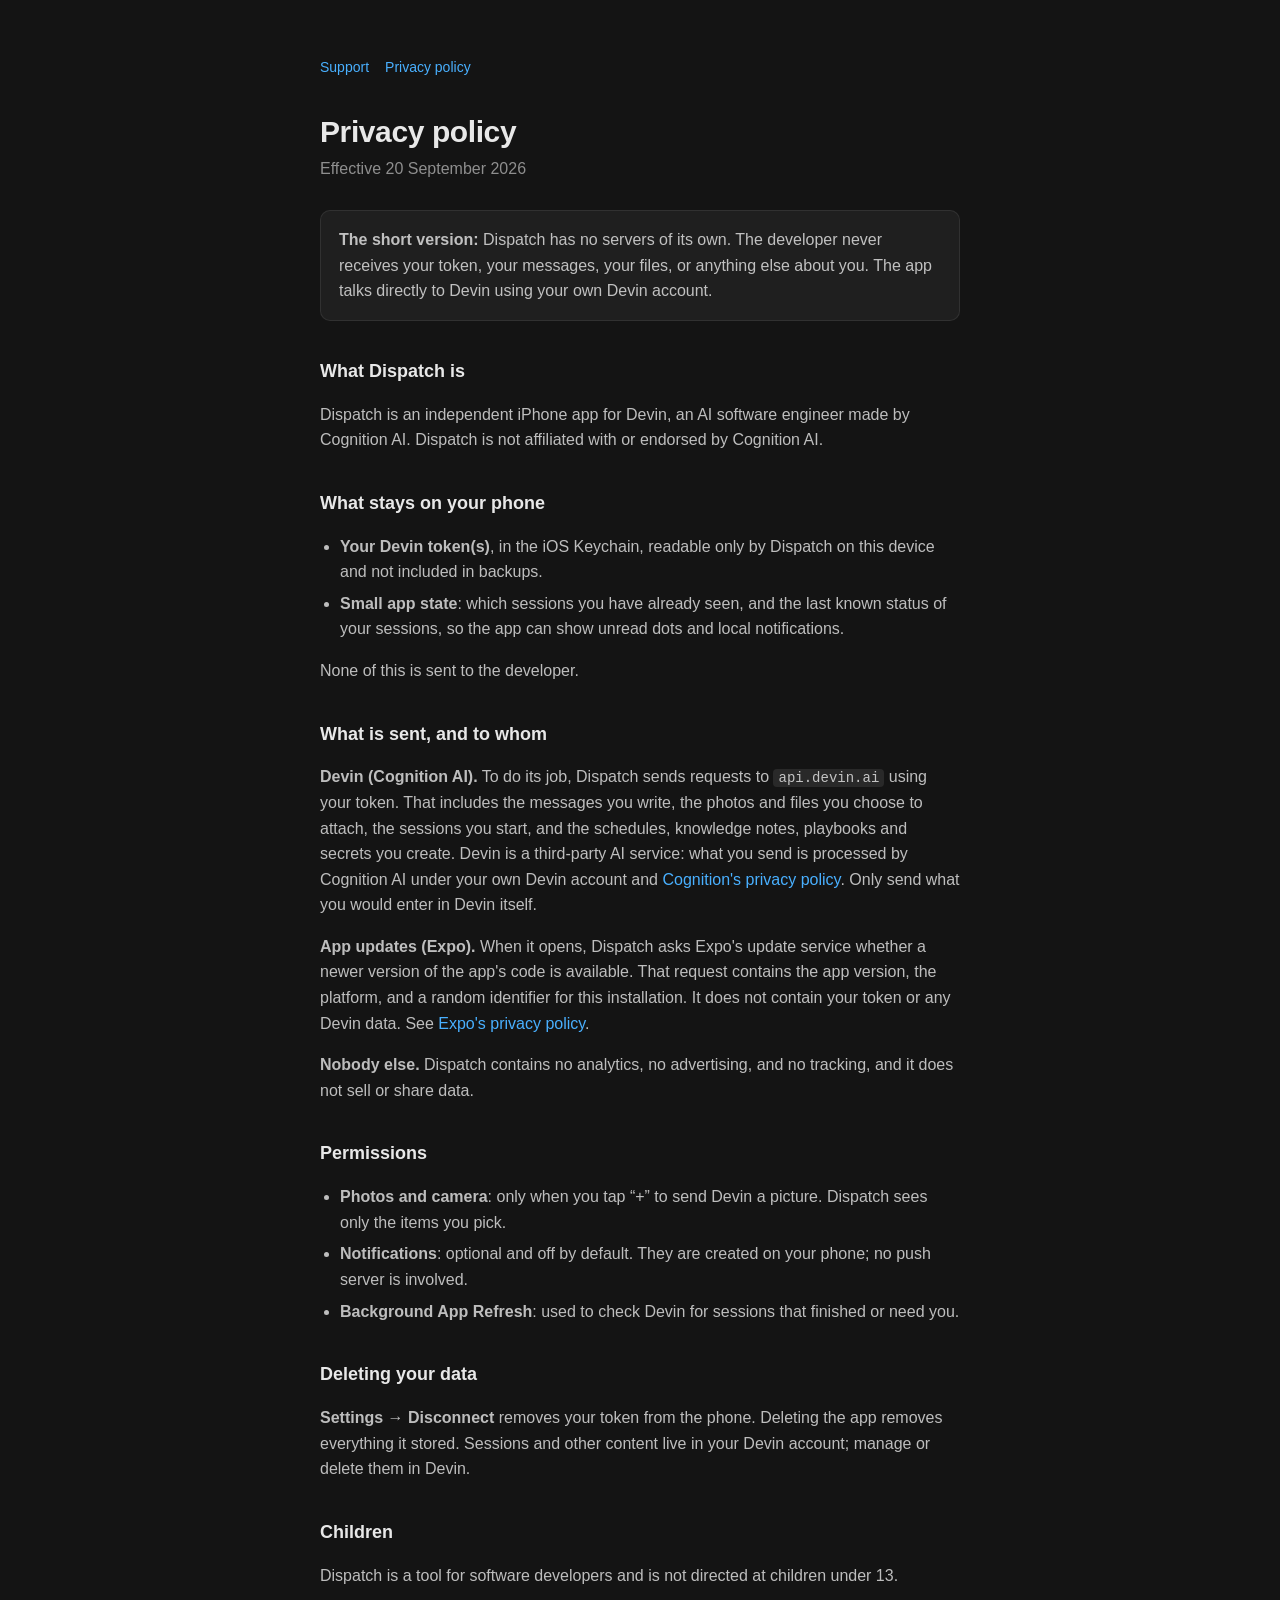
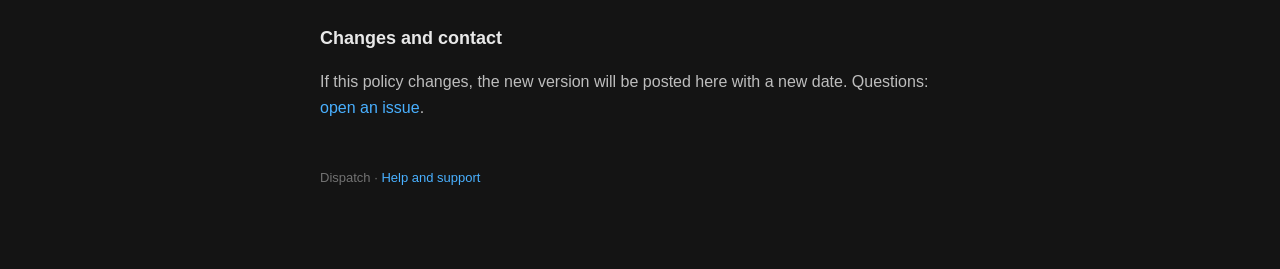
==== privacy/index.html @ e9ed9a89 "Support page and privacy policy for Dispatch" ====
<!doctype html>
<html lang="en"><head><meta charset="utf-8"><meta name="viewport" content="width=device-width, initial-scale=1">
<title>Dispatch: privacy policy</title><link rel="stylesheet" href="../style.css"></head>
<body><main>
<nav><a href="../">Support</a><a href="./">Privacy policy</a></nav>
<h1>Privacy policy</h1>
<p class="lede">Effective 20 September 2026</p>

<div class="card"><p><strong>The short version:</strong> Dispatch has no servers of its own. The developer never receives your token, your messages, your files, or anything else about you. The app talks directly to Devin using your own Devin account.</p></div>

<h2>What Dispatch is</h2>
<p>Dispatch is an independent iPhone app for Devin, an AI software engineer made by Cognition AI. Dispatch is not affiliated with or endorsed by Cognition AI.</p>

<h2>What stays on your phone</h2>
<ul>
<li><strong>Your Devin token(s)</strong>, in the iOS Keychain, readable only by Dispatch on this device and not included in backups.</li>
<li><strong>Small app state</strong>: which sessions you have already seen, and the last known status of your sessions, so the app can show unread dots and local notifications.</li>
</ul>
<p>None of this is sent to the developer.</p>

<h2>What is sent, and to whom</h2>
<p><strong>Devin (Cognition AI).</strong> To do its job, Dispatch sends requests to <code>api.devin.ai</code> using your token. That includes the messages you write, the photos and files you choose to attach, the sessions you start, and the schedules, knowledge notes, playbooks and secrets you create. Devin is a third-party AI service: what you send is processed by Cognition AI under your own Devin account and <a href="https://cognition.com/legal/privacy-policy">Cognition's privacy policy</a>. Only send what you would enter in Devin itself.</p>
<p><strong>App updates (Expo).</strong> When it opens, Dispatch asks Expo's update service whether a newer version of the app's code is available. That request contains the app version, the platform, and a random identifier for this installation. It does not contain your token or any Devin data. See <a href="https://expo.dev/privacy">Expo's privacy policy</a>.</p>
<p><strong>Nobody else.</strong> Dispatch contains no analytics, no advertising, and no tracking, and it does not sell or share data.</p>

<h2>Permissions</h2>
<ul>
<li><strong>Photos and camera</strong>: only when you tap “+” to send Devin a picture. Dispatch sees only the items you pick.</li>
<li><strong>Notifications</strong>: optional and off by default. They are created on your phone; no push server is involved.</li>
<li><strong>Background App Refresh</strong>: used to check Devin for sessions that finished or need you.</li>
</ul>

<h2>Deleting your data</h2>
<p><strong>Settings → Disconnect</strong> removes your token from the phone. Deleting the app removes everything it stored. Sessions and other content live in your Devin account; manage or delete them in Devin.</p>

<h2>Children</h2>
<p>Dispatch is a tool for software developers and is not directed at children under 13.</p>

<h2>Changes and contact</h2>
<p>If this policy changes, the new version will be posted here with a new date. Questions: <a href="https://github.com/OfirYC/dispatch-app/issues">open an issue</a>.</p>

<footer>Dispatch · <a href="../">Help and support</a></footer>
</main></body></html>
---- style.css ----
:root { color-scheme: dark; }
* { box-sizing: border-box; }
body { margin: 0; background: #141414; color: rgba(255,255,255,.9); font: 16px/1.6 -apple-system, BlinkMacSystemFont, "Inter", "Segoe UI", sans-serif; }
main { max-width: 680px; margin: 0 auto; padding: 56px 20px 80px; }
h1 { font-size: 30px; line-height: 1.2; letter-spacing: -.4px; margin: 0 0 6px; }
h2 { font-size: 18px; margin: 36px 0 8px; }
p, li { color: rgba(255,255,255,.72); }
.lede { color: rgba(255,255,255,.52); margin: 0 0 28px; }
a { color: #49B0FF; text-decoration: none; } a:hover { text-decoration: underline; }
ul { padding-left: 20px; } li { margin: 6px 0; }
.card { background: #1F1F1F; border: 1px solid rgba(255,255,255,.08); border-radius: 10px; padding: 16px 18px; margin: 20px 0; }
.card p { margin: 0; }
nav { margin-bottom: 36px; font-size: 14px; } nav a { margin-right: 16px; }
footer { margin-top: 48px; font-size: 13px; color: rgba(255,255,255,.4); }
code { font: 14px ui-monospace, Menlo, monospace; background: rgba(255,255,255,.09); padding: 1px 5px; border-radius: 4px; }
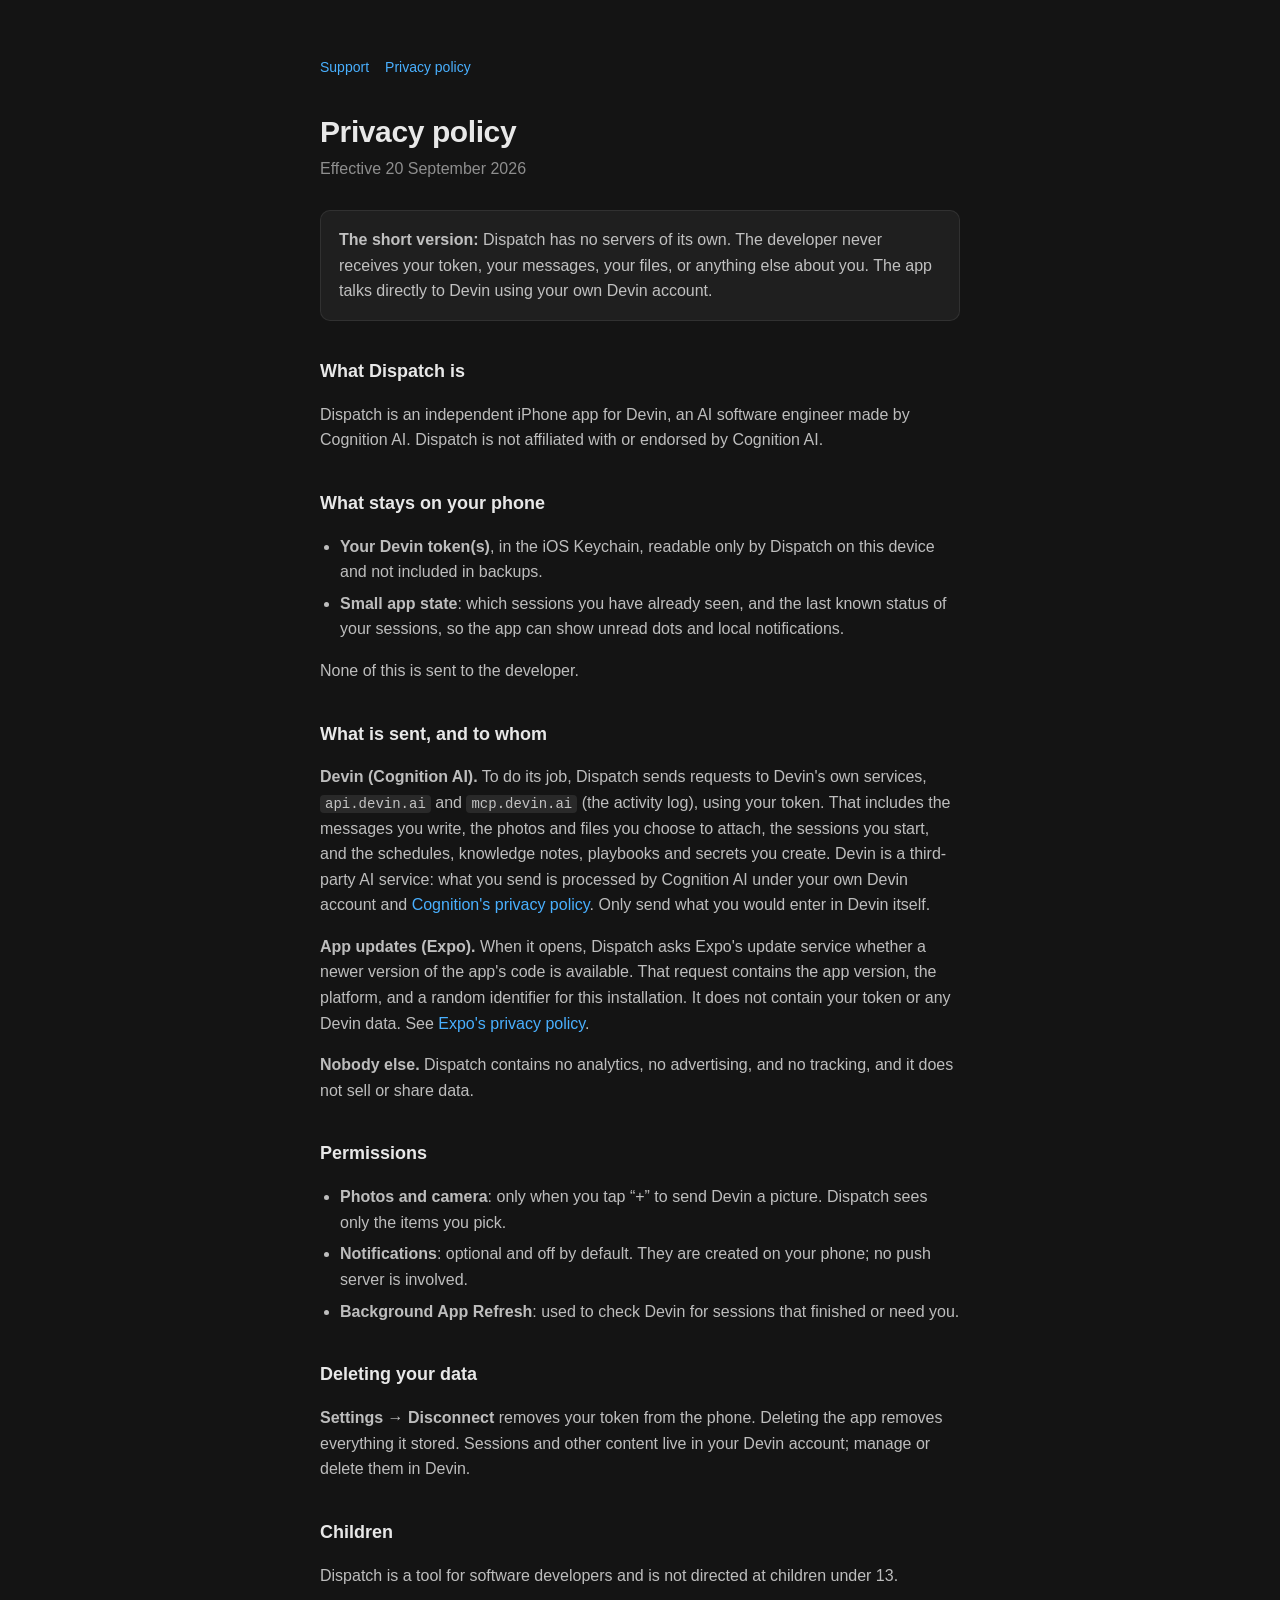
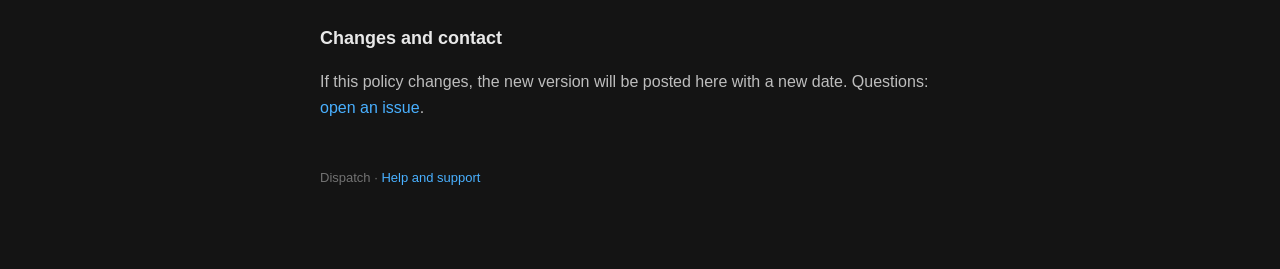
==== commit dda5c656: "Name both Devin services in the privacy text; add the app icon" ====
--- a/privacy/index.html
+++ b/privacy/index.html
@@ -1,6 +1,6 @@
 <!doctype html>
 <html lang="en"><head><meta charset="utf-8"><meta name="viewport" content="width=device-width, initial-scale=1">
-<title>Dispatch: privacy policy</title><link rel="stylesheet" href="../style.css"></head>
+<title>Dispatch: privacy policy</title><link rel="icon" href="../icon.png"><link rel="apple-touch-icon" href="../icon.png"><link rel="stylesheet" href="../style.css"></head>
 <body><main>
 <nav><a href="../">Support</a><a href="./">Privacy policy</a></nav>
 <h1>Privacy policy</h1>
@@ -19,7 +19,7 @@
 <p>None of this is sent to the developer.</p>
 
 <h2>What is sent, and to whom</h2>
-<p><strong>Devin (Cognition AI).</strong> To do its job, Dispatch sends requests to <code>api.devin.ai</code> using your token. That includes the messages you write, the photos and files you choose to attach, the sessions you start, and the schedules, knowledge notes, playbooks and secrets you create. Devin is a third-party AI service: what you send is processed by Cognition AI under your own Devin account and <a href="https://cognition.com/legal/privacy-policy">Cognition's privacy policy</a>. Only send what you would enter in Devin itself.</p>
+<p><strong>Devin (Cognition AI).</strong> To do its job, Dispatch sends requests to Devin's own services, <code>api.devin.ai</code> and <code>mcp.devin.ai</code> (the activity log), using your token. That includes the messages you write, the photos and files you choose to attach, the sessions you start, and the schedules, knowledge notes, playbooks and secrets you create. Devin is a third-party AI service: what you send is processed by Cognition AI under your own Devin account and <a href="https://cognition.com/legal/privacy-policy">Cognition's privacy policy</a>. Only send what you would enter in Devin itself.</p>
 <p><strong>App updates (Expo).</strong> When it opens, Dispatch asks Expo's update service whether a newer version of the app's code is available. That request contains the app version, the platform, and a random identifier for this installation. It does not contain your token or any Devin data. See <a href="https://expo.dev/privacy">Expo's privacy policy</a>.</p>
 <p><strong>Nobody else.</strong> Dispatch contains no analytics, no advertising, and no tracking, and it does not sell or share data.</p>
 
